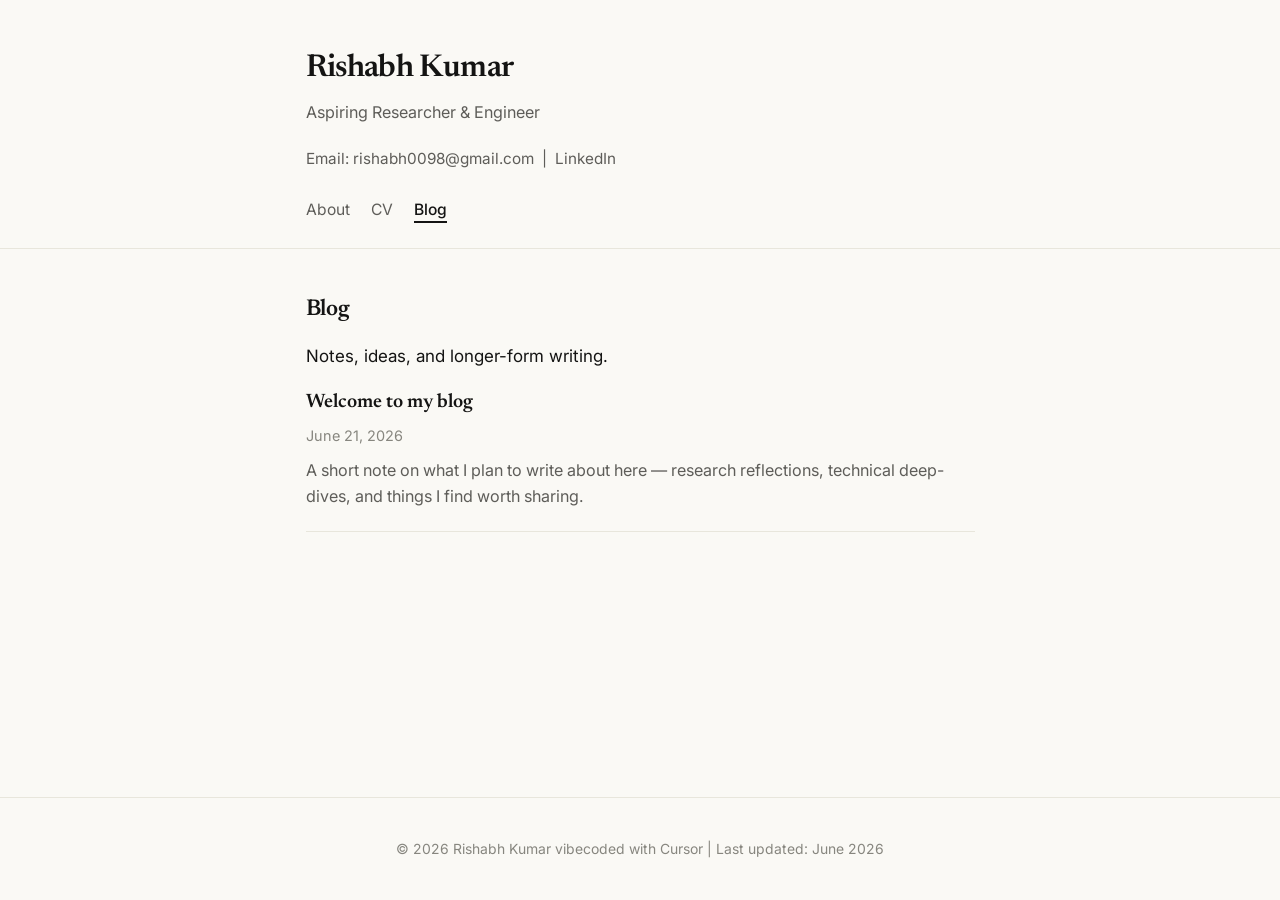
==== blog/index.html @ b8ae3142 "Add LinkedIn profile link to site contact section. Co-authored-by: Cursor <cursoragent@cursor.com>" ====
<!DOCTYPE html>
<html lang="en">
<head>
  <meta charset="UTF-8">
  <meta name="viewport" content="width=device-width, initial-scale=1.0">
  <meta name="description" content="Rishabh Kumar — Blog">
  <title>Blog — Rishabh Kumar</title>
  <link rel="preconnect" href="https://fonts.googleapis.com">
  <link rel="preconnect" href="https://fonts.gstatic.com" crossorigin>
  <link href="https://fonts.googleapis.com/css2?family=Inter:ital,wght@0,400;0,500;0,600;1,400&family=Newsreader:ital,wght@0,400;0,600;1,400&display=swap" rel="stylesheet">
  <link rel="stylesheet" href="../assets/css/style.css">
</head>
<body>
  <div class="page">
    <header class="site-header">
      <div class="container">
        <h1 class="site-title">Rishabh Kumar</h1>
        <p class="site-subtitle">Aspiring Researcher &amp; Engineer</p>
        <p class="site-contact">
          Email: <a href="mailto:rishabh0098@gmail.com">rishabh0098@gmail.com</a>
          &nbsp;|&nbsp;
          <a href="https://www.linkedin.com/in/rishabh0098/" target="_blank" rel="noopener">LinkedIn</a>
        </p>
        <nav aria-label="Main navigation">
          <ul class="site-nav">
            <li><a href="../index.html">About</a></li>
            <li><a href="../cv.html">CV</a></li>
            <li><a href="index.html" class="active">Blog</a></li>
          </ul>
        </nav>
      </div>
    </header>

    <main>
      <div class="container">
        <h2>Blog</h2>
        <p>Notes, ideas, and longer-form writing.</p>

        <ul class="blog-list">
          <li class="blog-item">
            <p class="blog-item-title">
              <a href="posts/welcome.html">Welcome to my blog</a>
            </p>
            <p class="blog-item-date">June 21, 2026</p>
            <p class="blog-item-excerpt">
              A short note on what I plan to write about here — research reflections,
              technical deep-dives, and things I find worth sharing.
            </p>
          </li>
        </ul>
      </div>
    </main>

    <footer class="site-footer">
      <div class="container">
        <p>© 2026 Rishabh Kumar vibecoded with Cursor | Last updated: June 2026</p>
      </div>
    </footer>
  </div>
</body>
</html>
---- assets/css/style.css ----
/* Typography & palette — Anthropic-inspired, open-font alternatives */
:root {
  --text: #141413;
  --text-muted: #5e5d59;
  --text-light: #87867f;
  --link: #141413;
  --link-hover: #5e5d59;
  --border: #e8e6dc;
  --bg: #faf9f5;
  --bg-card: #faf9f5;
  --max-width: 720px;
  --font-serif: "Newsreader", ui-serif, Georgia, "Times New Roman", serif;
  --font-sans: "Inter", ui-sans-serif, system-ui, -apple-system, BlinkMacSystemFont, sans-serif;
}

*,
*::before,
*::after {
  box-sizing: border-box;
}

html {
  font-size: 17px;
  scroll-behavior: smooth;
}

body {
  margin: 0;
  padding: 0;
  font-family: var(--font-sans);
  font-weight: 400;
  line-height: 1.65;
  color: var(--text);
  background: var(--bg);
  -webkit-font-smoothing: antialiased;
}

a {
  color: var(--link);
  text-decoration: none;
  transition: color 0.15s ease;
}

a:hover {
  color: var(--link-hover);
  text-decoration: underline;
}

/* Layout */
.page {
  min-height: 100vh;
  display: flex;
  flex-direction: column;
}

.container {
  width: 100%;
  max-width: var(--max-width);
  margin: 0 auto;
  padding: 0 1.5rem;
}

/* Header & nav */
.site-header {
  padding: 2.5rem 0 1.5rem;
  border-bottom: 1px solid var(--border);
  background: var(--bg-card);
}

.site-title {
  font-family: var(--font-serif);
  font-size: 1.85rem;
  font-weight: 600;
  margin: 0 0 0.35rem;
  letter-spacing: -0.02em;
}

.site-subtitle {
  font-size: 0.95rem;
  color: var(--text-muted);
  margin: 0 0 1.25rem;
  line-height: 1.5;
}

.site-contact {
  font-size: 0.9rem;
  color: var(--text-muted);
  margin: 0 0 1.5rem;
}

.site-contact a {
  color: var(--text-muted);
}

.site-contact a:hover {
  color: var(--link);
}

.site-nav {
  display: flex;
  flex-wrap: wrap;
  gap: 0.25rem 1.25rem;
  list-style: none;
  margin: 0;
  padding: 0;
  font-size: 0.92rem;
}

.site-nav a {
  color: var(--text-muted);
  text-decoration: none;
  padding-bottom: 0.15rem;
  border-bottom: 2px solid transparent;
}

.site-nav a:hover {
  color: var(--text);
  text-decoration: none;
}

.site-nav a.active {
  color: var(--text);
  font-weight: 500;
  border-bottom-color: var(--text);
}

/* Main content */
main {
  flex: 1;
  padding: 2.5rem 0 3rem;
}

main h2 {
  font-family: var(--font-serif);
  font-size: 1.35rem;
  font-weight: 600;
  margin: 2rem 0 0.75rem;
  letter-spacing: -0.01em;
}

main h2:first-child {
  margin-top: 0;
}

main p {
  margin: 0 0 1rem;
}

main ul {
  margin: 0 0 1rem;
  padding-left: 1.25rem;
}

main li {
  margin-bottom: 0.35rem;
}

.intro-text {
  font-size: 1.02rem;
}

.intro-text strong {
  font-weight: 600;
}

/* CV sections */
.cv-section {
  margin-bottom: 2rem;
}

.cv-section h2 {
  border-bottom: 1px solid var(--border);
  padding-bottom: 0.4rem;
}

.cv-entry {
  margin-bottom: 1.25rem;
}

.cv-entry-title {
  font-weight: 600;
  margin: 0 0 0.15rem;
}

.cv-entry-role {
  margin: 0 0 0.15rem;
  color: var(--text);
}

.cv-entry-meta {
  font-size: 0.9rem;
  color: var(--text-muted);
  margin: 0 0 0.35rem;
}

.cv-entry-desc {
  margin: 0;
  font-size: 0.95rem;
}

/* Blog */
.blog-list {
  list-style: none;
  margin: 0;
  padding: 0;
}

.blog-item {
  padding: 1.25rem 0;
  border-bottom: 1px solid var(--border);
}

.blog-item:first-child {
  padding-top: 0;
}

.blog-item-title {
  font-family: var(--font-serif);
  font-size: 1.15rem;
  font-weight: 600;
  margin: 0 0 0.3rem;
}

.blog-item-title a {
  color: var(--text);
  text-decoration: none;
}

.blog-item-title a:hover {
  color: var(--link);
}

.blog-item-date {
  font-size: 0.85rem;
  color: var(--text-light);
  margin: 0 0 0.5rem;
}

.blog-item-excerpt {
  font-size: 0.95rem;
  color: var(--text-muted);
  margin: 0;
}

.blog-post-header {
  margin-bottom: 2rem;
}

.blog-post-title {
  font-family: var(--font-serif);
  font-size: 1.75rem;
  font-weight: 600;
  margin: 0 0 0.5rem;
  letter-spacing: -0.02em;
}

.blog-post-date {
  font-size: 0.9rem;
  color: var(--text-light);
  margin: 0;
}

.blog-post-content h2 {
  font-size: 1.2rem;
}

.blog-post-content h3 {
  font-family: var(--font-serif);
  font-size: 1.05rem;
  font-weight: 600;
  margin: 1.5rem 0 0.5rem;
}

.back-link {
  display: inline-block;
  font-size: 0.9rem;
  margin-bottom: 1.5rem;
  color: var(--text-muted);
}

.back-link:hover {
  color: var(--link);
}

/* Footer */
.site-footer {
  padding: 1.5rem 0;
  border-top: 1px solid var(--border);
  font-size: 0.82rem;
  color: var(--text-light);
  text-align: center;
  background: var(--bg-card);
}

/* Responsive */
@media (max-width: 600px) {
  html {
    font-size: 16px;
  }

  .site-header {
    padding: 1.75rem 0 1.25rem;
  }

  .site-title {
    font-size: 1.55rem;
  }

  main {
    padding: 2rem 0 2.5rem;
  }
}
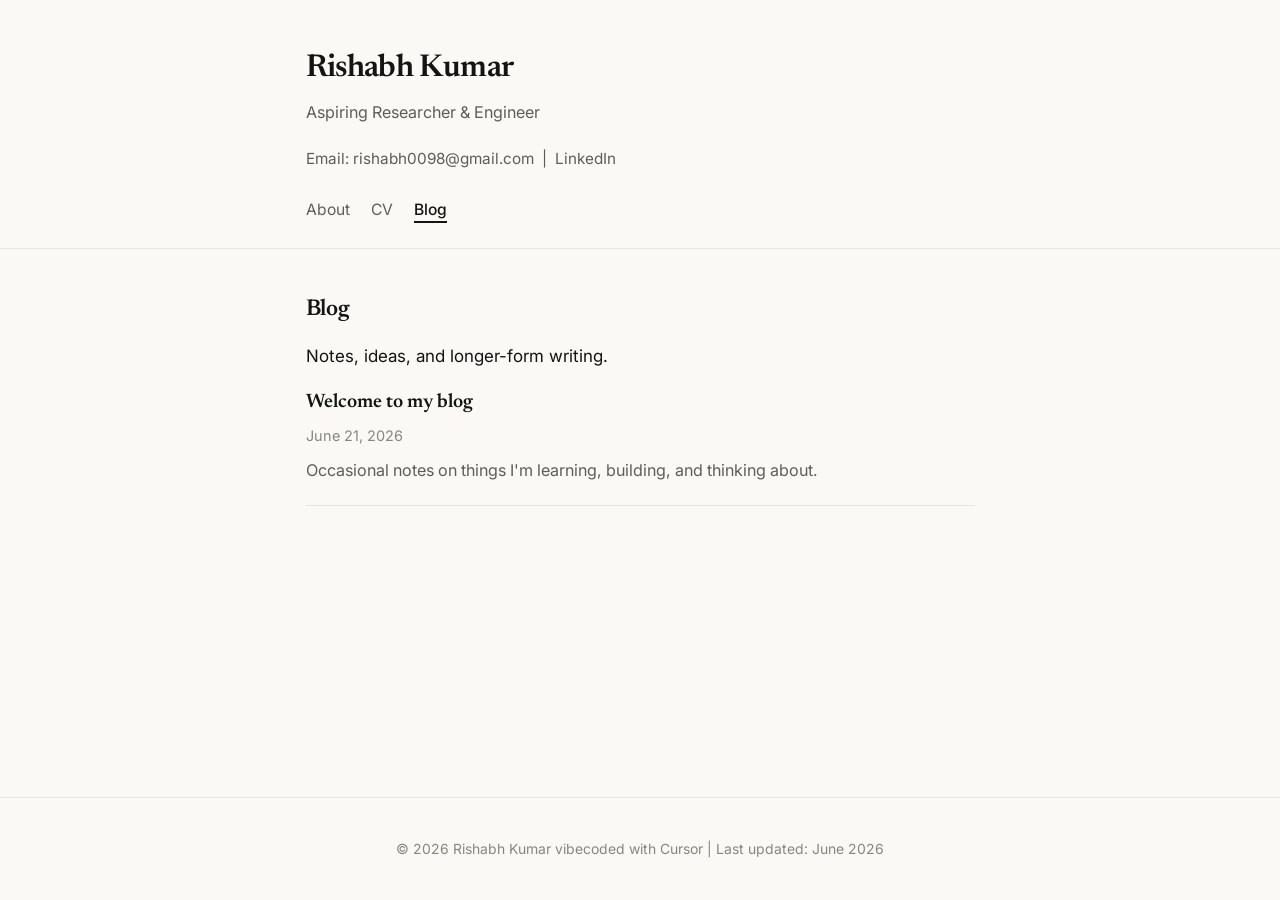
==== commit 49f76dc3: "Update welcome post with general blog intro copy. Replace placeholder excerpts and remove internal d" ====
--- a/blog/index.html
+++ b/blog/index.html
@@ -43,8 +43,7 @@
             </p>
             <p class="blog-item-date">June 21, 2026</p>
             <p class="blog-item-excerpt">
-              A short note on what I plan to write about here — research reflections,
-              technical deep-dives, and things I find worth sharing.
+              Occasional notes on things I'm learning, building, and thinking about.
             </p>
           </li>
         </ul>
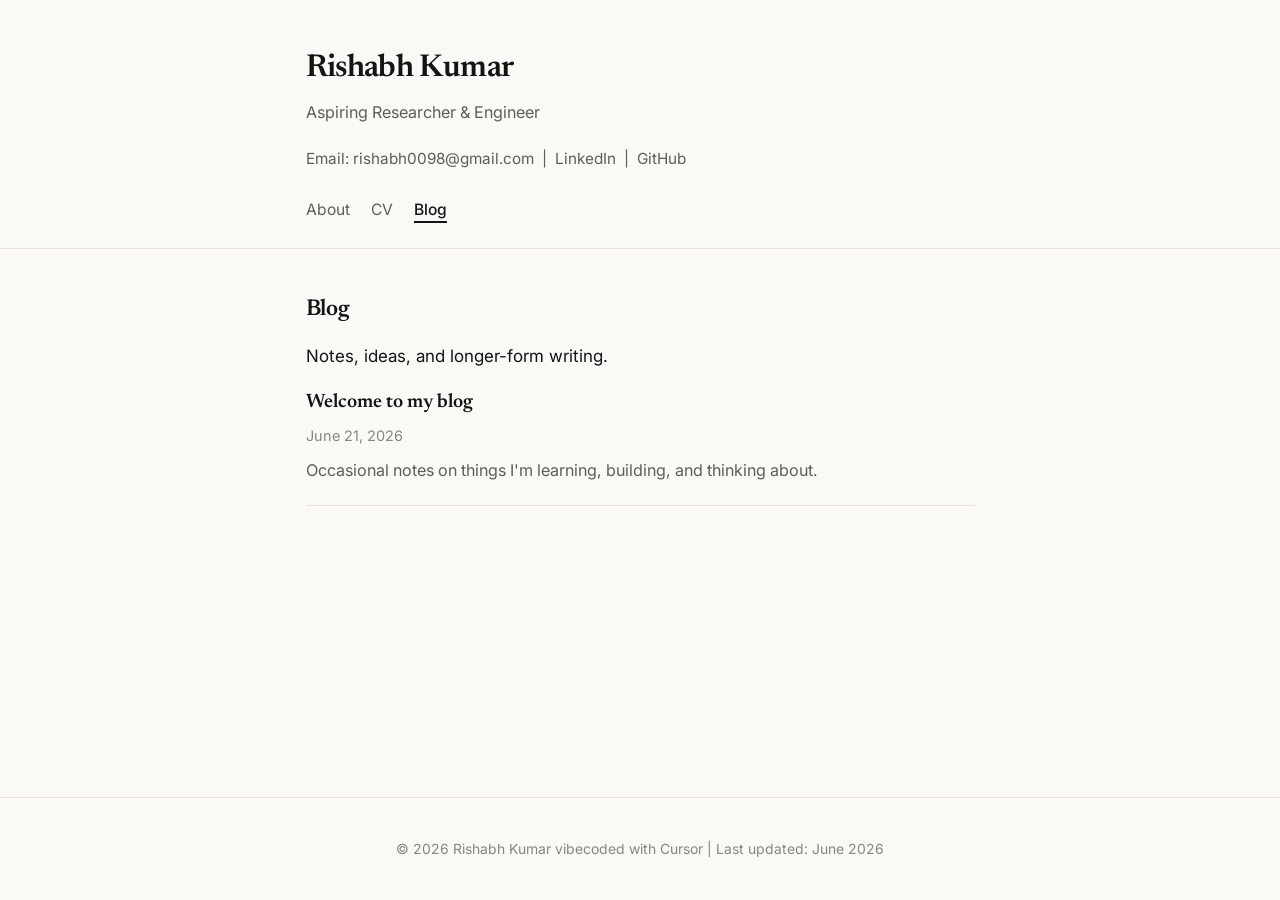
==== commit cafb8707: "Unify blog headers and group repeated CV entries. Add GitHub to blog page contact lines, combine con" ====
--- a/blog/index.html
+++ b/blog/index.html
@@ -20,6 +20,8 @@
           Email: <a href="mailto:rishabh0098@gmail.com">rishabh0098@gmail.com</a>
           &nbsp;|&nbsp;
           <a href="https://www.linkedin.com/in/rishabh0098/" target="_blank" rel="noopener">LinkedIn</a>
+          &nbsp;|&nbsp;
+          <a href="https://github.com/rishabh0098" target="_blank" rel="noopener">GitHub</a>
         </p>
         <nav aria-label="Main navigation">
           <ul class="site-nav">
--- a/assets/css/style.css
+++ b/assets/css/style.css
@@ -187,6 +187,30 @@
   color: var(--text);
 }
 
+.cv-entry-roles {
+  list-style: none;
+  margin: 0.35rem 0 0;
+  padding: 0;
+}
+
+.cv-entry-roles li {
+  margin-bottom: 0.5rem;
+}
+
+.cv-entry-roles li:last-child {
+  margin-bottom: 0;
+}
+
+.cv-entry-roles .cv-entry-role {
+  display: block;
+  margin: 0;
+}
+
+.cv-entry-roles .cv-entry-meta {
+  display: block;
+  margin: 0.1rem 0 0;
+}
+
 .cv-entry-meta {
   font-size: 0.9rem;
   color: var(--text-muted);
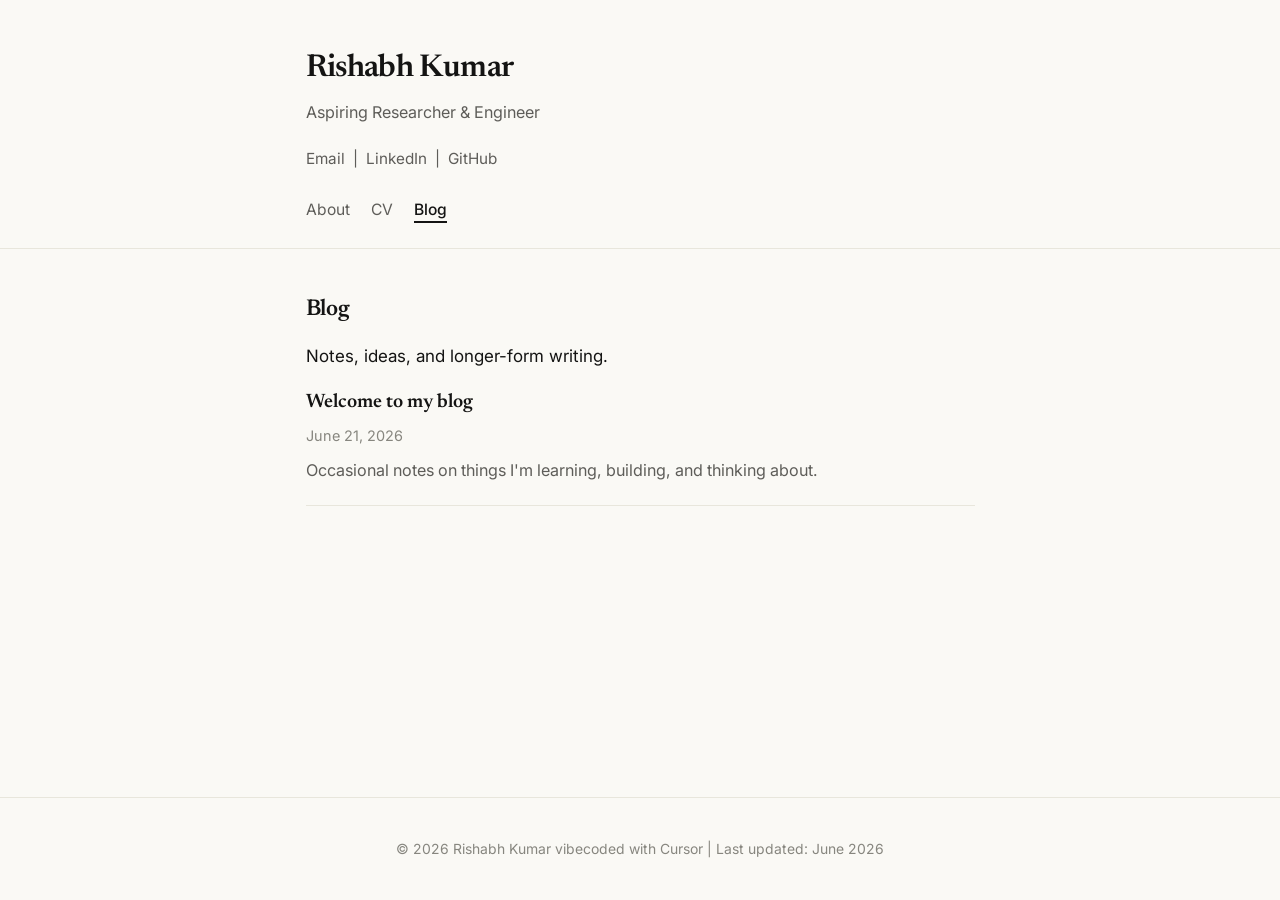
==== commit 9b1a4ebf: "Simplify contact links and blog post layout. Show Email as a link label instead of the address, and " ====
--- a/blog/index.html
+++ b/blog/index.html
@@ -17,7 +17,7 @@
         <h1 class="site-title">Rishabh Kumar</h1>
         <p class="site-subtitle">Aspiring Researcher &amp; Engineer</p>
         <p class="site-contact">
-          Email: <a href="mailto:rishabh0098@gmail.com">rishabh0098@gmail.com</a>
+          <a href="mailto:rishabh0098@gmail.com">Email</a>
           &nbsp;|&nbsp;
           <a href="https://www.linkedin.com/in/rishabh0098/" target="_blank" rel="noopener">LinkedIn</a>
           &nbsp;|&nbsp;
--- a/assets/css/style.css
+++ b/assets/css/style.css
@@ -302,6 +302,10 @@
   color: var(--text-muted);
 }
 
+.blog-post-page main {
+  padding-top: 2.5rem;
+}
+
 .back-link:hover {
   color: var(--link);
 }
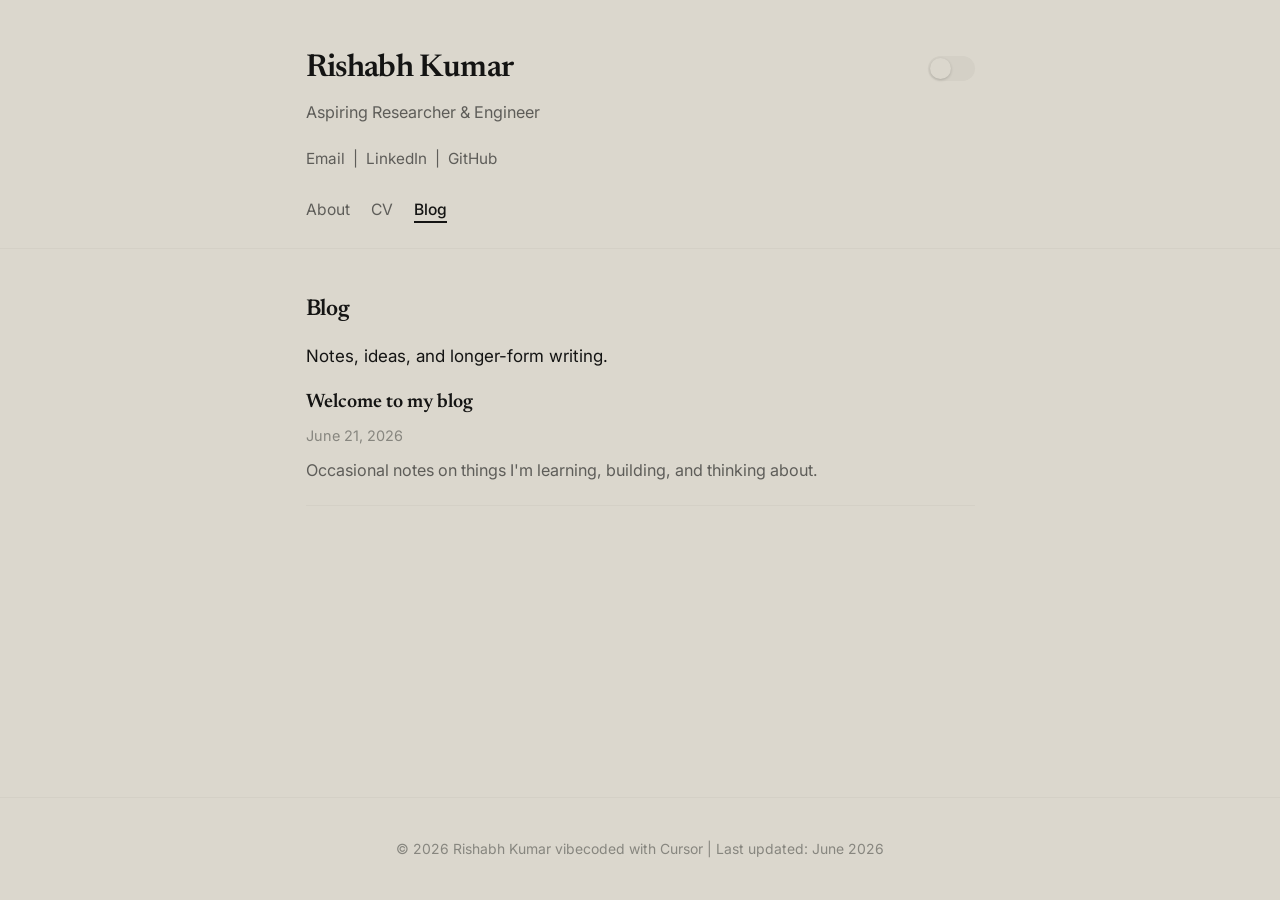
==== commit 2c4a987b: "Add dark/light theme toggle with softened palette. Introduce a switch aligned with the site title, p" ====
--- a/blog/index.html
+++ b/blog/index.html
@@ -3,18 +3,28 @@
 <head>
   <meta charset="UTF-8">
   <meta name="viewport" content="width=device-width, initial-scale=1.0">
+  <script src="../assets/js/theme-init.js"></script>
   <meta name="description" content="Rishabh Kumar — Blog">
   <title>Blog — Rishabh Kumar</title>
   <link rel="preconnect" href="https://fonts.googleapis.com">
   <link rel="preconnect" href="https://fonts.gstatic.com" crossorigin>
   <link href="https://fonts.googleapis.com/css2?family=Inter:ital,wght@0,400;0,500;0,600;1,400&family=Newsreader:ital,wght@0,400;0,600;1,400&display=swap" rel="stylesheet">
   <link rel="stylesheet" href="../assets/css/style.css">
+  <script data-goatcounter="https://rishabh0098.goatcounter.com/count"
+          async src="//gc.zgo.at/count.js"></script>
 </head>
 <body>
   <div class="page">
     <header class="site-header">
       <div class="container">
-        <h1 class="site-title">Rishabh Kumar</h1>
+        <div class="site-title-row">
+          <h1 class="site-title">Rishabh Kumar</h1>
+          <button type="button" class="theme-toggle" role="switch" aria-checked="false" aria-label="Switch to dark mode">
+            <span class="theme-toggle-track">
+              <span class="theme-toggle-thumb"></span>
+            </span>
+          </button>
+        </div>
         <p class="site-subtitle">Aspiring Researcher &amp; Engineer</p>
         <p class="site-contact">
           <a href="mailto:rishabh0098@gmail.com">Email</a>
@@ -58,5 +68,6 @@
       </div>
     </footer>
   </div>
+  <script src="../assets/js/theme.js"></script>
 </body>
 </html>
--- a/assets/css/style.css
+++ b/assets/css/style.css
@@ -1,16 +1,29 @@
 /* Typography & palette — Anthropic-inspired, open-font alternatives */
 :root {
+  color-scheme: light;
   --text: #141413;
   --text-muted: #5e5d59;
   --text-light: #87867f;
   --link: #141413;
   --link-hover: #5e5d59;
-  --border: #e8e6dc;
-  --bg: #faf9f5;
-  --bg-card: #faf9f5;
+  --border: #d4d0c6;
+  --bg: #dbd7cd;
+  --bg-card: #dbd7cd;
   --max-width: 720px;
   --font-serif: "Newsreader", ui-serif, Georgia, "Times New Roman", serif;
   --font-sans: "Inter", ui-sans-serif, system-ui, -apple-system, BlinkMacSystemFont, sans-serif;
+}
+
+[data-theme="dark"] {
+  color-scheme: dark;
+  --text: #faf9f5;
+  --text-muted: #b0aea5;
+  --text-light: #87867f;
+  --link: #faf9f5;
+  --link-hover: #d1cfca;
+  --border: #4a4a47;
+  --bg: #252523;
+  --bg-card: #252523;
 }
 
 *,
@@ -67,12 +80,30 @@
   background: var(--bg-card);
 }
 
+.site-title-row {
+  display: flex;
+  justify-content: space-between;
+  align-items: center;
+  gap: 1rem;
+  margin-bottom: 0.35rem;
+}
+
 .site-title {
   font-family: var(--font-serif);
   font-size: 1.85rem;
   font-weight: 600;
-  margin: 0 0 0.35rem;
+  margin: 0;
   letter-spacing: -0.02em;
+}
+
+.site-title a {
+  color: inherit;
+  text-decoration: none;
+}
+
+.site-title a:hover {
+  color: var(--link-hover);
+  text-decoration: none;
 }
 
 .site-subtitle {
@@ -122,6 +153,58 @@
   color: var(--text);
   font-weight: 500;
   border-bottom-color: var(--text);
+}
+
+.theme-toggle {
+  flex-shrink: 0;
+  padding: 0;
+  border: none;
+  background: transparent;
+  cursor: pointer;
+  line-height: 0;
+}
+
+.theme-toggle:focus-visible .theme-toggle-track {
+  outline: 2px solid var(--text-muted);
+  outline-offset: 2px;
+}
+
+.theme-toggle-track {
+  position: relative;
+  display: block;
+  width: 2.75rem;
+  height: 1.5rem;
+  background: var(--border);
+  border-radius: 999px;
+  transition: background 0.2s ease;
+}
+
+.theme-toggle-thumb {
+  position: absolute;
+  top: 2px;
+  left: 2px;
+  width: calc(1.5rem - 4px);
+  height: calc(1.5rem - 4px);
+  background: var(--bg-card);
+  border-radius: 50%;
+  box-shadow: 0 1px 3px rgba(0, 0, 0, 0.18);
+  transition: transform 0.2s ease;
+}
+
+.theme-toggle[aria-checked="true"] .theme-toggle-track {
+  background: var(--text-muted);
+}
+
+.theme-toggle[aria-checked="true"] .theme-toggle-thumb {
+  transform: translateX(1.25rem);
+}
+
+.theme-toggle:hover .theme-toggle-track {
+  background: var(--text-light);
+}
+
+.theme-toggle[aria-checked="true"]:hover .theme-toggle-track {
+  background: var(--text);
 }
 
 /* Main content */
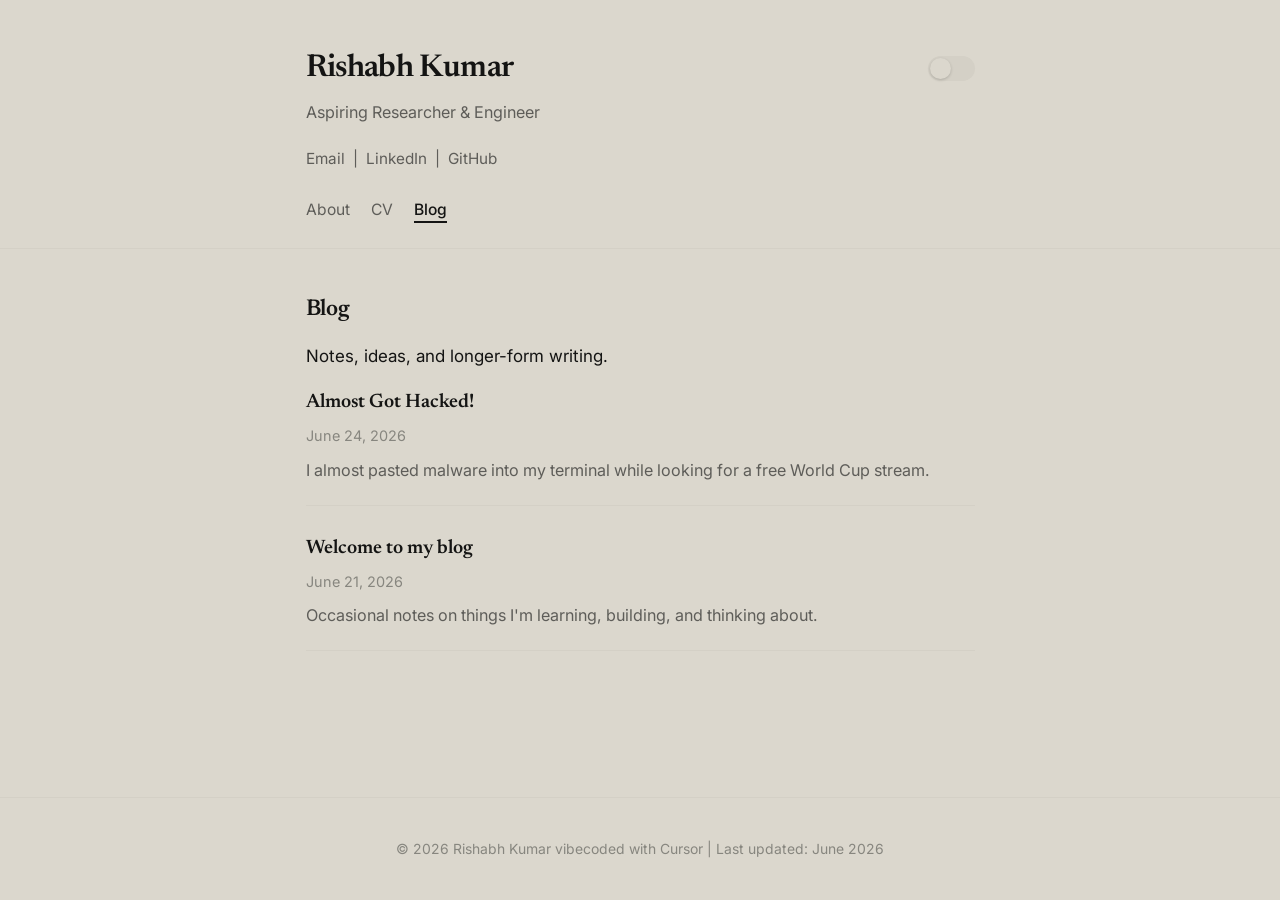
==== commit d0d9772a: "Add Almost Got Hacked post with copyable code blocks and blog styling. Co-authored-by: Cursor <curso" ====
--- a/blog/index.html
+++ b/blog/index.html
@@ -51,6 +51,15 @@
         <ul class="blog-list">
           <li class="blog-item">
             <p class="blog-item-title">
+              <a href="posts/almost-got-hacked.html">Almost Got Hacked!</a>
+            </p>
+            <p class="blog-item-date">June 24, 2026</p>
+            <p class="blog-item-excerpt">
+              I almost pasted malware into my terminal while looking for a free World Cup stream.
+            </p>
+          </li>
+          <li class="blog-item">
+            <p class="blog-item-title">
               <a href="posts/welcome.html">Welcome to my blog</a>
             </p>
             <p class="blog-item-date">June 21, 2026</p>
--- a/assets/css/style.css
+++ b/assets/css/style.css
@@ -9,6 +9,10 @@
   --border: #d4d0c6;
   --bg: #dbd7cd;
   --bg-card: #dbd7cd;
+  --code-block-bg: #d0ccc2;
+  --code-block-header-bg: #c8c4ba;
+  --code-block-copy-hover: rgba(20, 20, 19, 0.06);
+  --inline-code-bg: #c8c4ba;
   --max-width: 720px;
   --font-serif: "Newsreader", ui-serif, Georgia, "Times New Roman", serif;
   --font-sans: "Inter", ui-sans-serif, system-ui, -apple-system, BlinkMacSystemFont, sans-serif;
@@ -24,6 +28,10 @@
   --border: #4a4a47;
   --bg: #252523;
   --bg-card: #252523;
+  --code-block-bg: #1e1e1c;
+  --code-block-header-bg: #2a2a28;
+  --code-block-copy-hover: rgba(250, 249, 245, 0.08);
+  --inline-code-bg: #353533;
 }
 
 *,
@@ -389,8 +397,147 @@
   padding-top: 2.5rem;
 }
 
+.blog-post-page .site-title-row {
+  position: relative;
+  padding-bottom: 1.25rem;
+  margin-bottom: 0;
+}
+
+.blog-post-page .site-title-row::after {
+  content: "";
+  position: absolute;
+  left: 50%;
+  bottom: 0;
+  transform: translateX(-50%);
+  width: 100vw;
+  height: 1px;
+  background: var(--border);
+}
+
+.blog-post-page .back-link {
+  display: block;
+  padding-top: 1.25rem;
+  padding-bottom: 1.25rem;
+  margin-bottom: 0;
+  position: relative;
+}
+
+.blog-post-page .back-link::after {
+  content: "";
+  position: absolute;
+  left: 50%;
+  bottom: 0;
+  transform: translateX(-50%);
+  width: 100vw;
+  height: 1px;
+  background: var(--border);
+}
+
+.blog-post-page .blog-post-header {
+  margin-top: 2rem;
+  margin-bottom: 2rem;
+}
+
 .back-link:hover {
   color: var(--link);
+}
+
+.blog-post-content code {
+  font-family: ui-monospace, SFMono-Regular, Menlo, Monaco, Consolas, "Liberation Mono", monospace;
+  font-size: 0.88em;
+  padding: 0.12em 0.38em;
+  border-radius: 0.3em;
+  background: var(--inline-code-bg);
+}
+
+.code-block {
+  margin: 0 0 1rem;
+  border: 1px solid var(--border);
+  border-radius: 0.65rem;
+  background: var(--code-block-bg);
+  overflow: hidden;
+}
+
+.code-block-header {
+  display: flex;
+  align-items: center;
+  justify-content: space-between;
+  gap: 0.75rem;
+  padding: 0.55rem 0.75rem;
+  border-bottom: 1px solid var(--border);
+  background: var(--code-block-header-bg);
+}
+
+.code-block-lang {
+  display: inline-flex;
+  align-items: center;
+  gap: 0.4rem;
+  font-family: var(--font-sans);
+  font-size: 0.82rem;
+  font-weight: 600;
+  color: var(--text);
+}
+
+.code-block-lang::before {
+  content: "</>";
+  font-family: ui-monospace, SFMono-Regular, Menlo, Monaco, Consolas, "Liberation Mono", monospace;
+  font-size: 0.78rem;
+  font-weight: 500;
+  color: var(--text-muted);
+}
+
+.code-block-copy {
+  display: inline-flex;
+  align-items: center;
+  justify-content: center;
+  width: 1.75rem;
+  height: 1.75rem;
+  padding: 0;
+  border: none;
+  border-radius: 0.35rem;
+  background: transparent;
+  color: var(--text-muted);
+  cursor: pointer;
+  transition: color 0.15s ease, background 0.15s ease;
+}
+
+.code-block-copy:hover {
+  color: var(--text);
+  background: var(--code-block-copy-hover);
+}
+
+.code-block-copy:focus-visible {
+  outline: 2px solid var(--text-muted);
+  outline-offset: 2px;
+}
+
+.code-block-copy svg {
+  width: 1rem;
+  height: 1rem;
+  fill: currentColor;
+}
+
+.code-block-copy.is-copied {
+  color: var(--text);
+}
+
+.code-block-body {
+  margin: 0;
+  padding: 0.85rem 1rem;
+  overflow-x: auto;
+  font-family: ui-monospace, SFMono-Regular, Menlo, Monaco, Consolas, "Liberation Mono", monospace;
+  font-size: 0.84rem;
+  line-height: 1.55;
+  color: var(--text);
+  background: transparent;
+}
+
+.code-block-body code {
+  font-size: inherit;
+  white-space: pre;
+  padding: 0;
+  border-radius: 0;
+  background: transparent;
 }
 
 /* Footer */
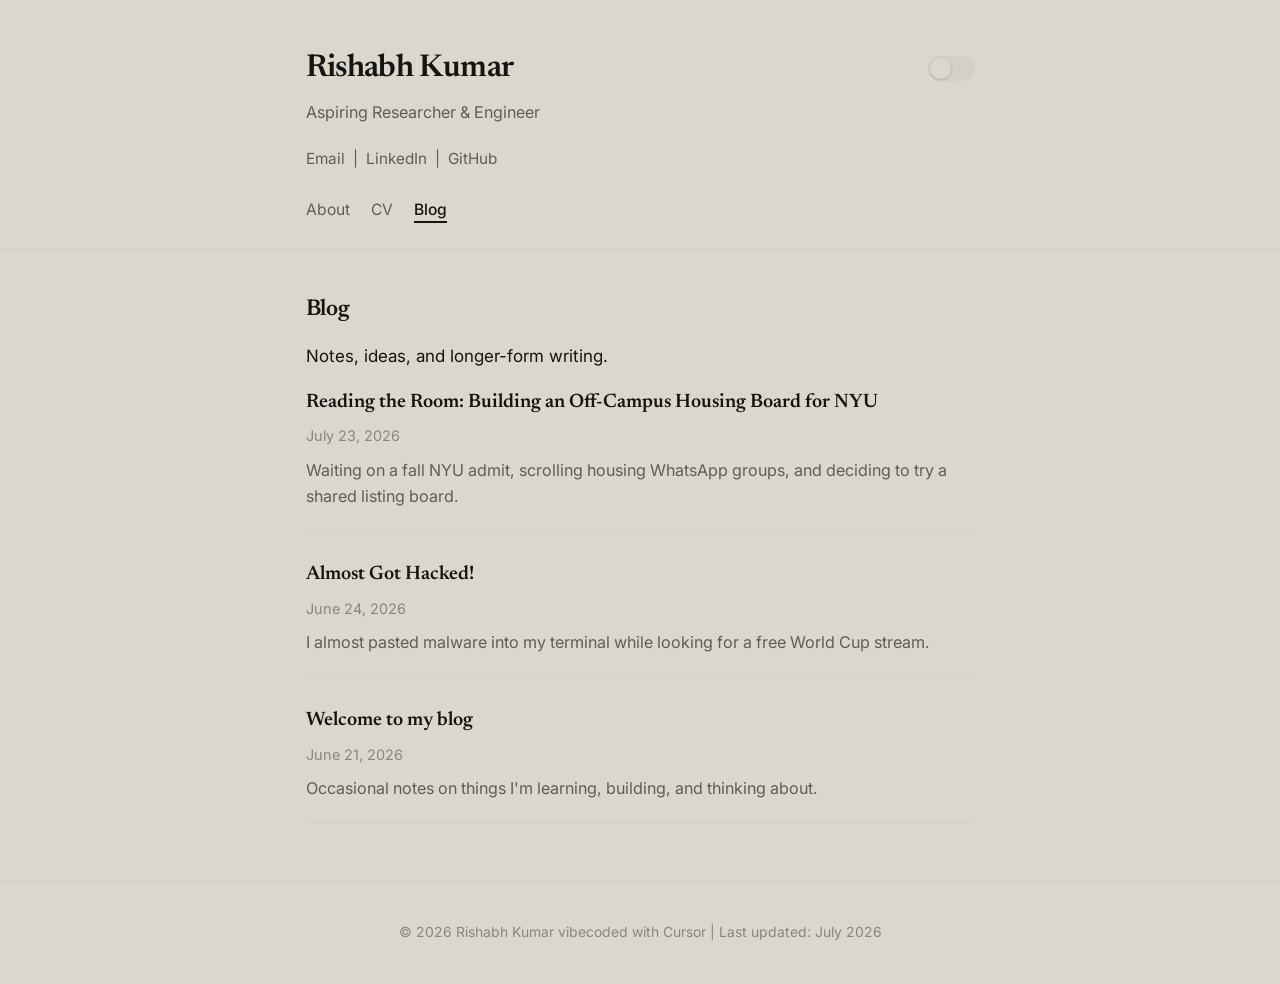
==== commit 38a6888a: "Add blog post on building the NYU off-campus housing board. Also underline in-post links so they rea" ====
--- a/blog/index.html
+++ b/blog/index.html
@@ -51,6 +51,15 @@
         <ul class="blog-list">
           <li class="blog-item">
             <p class="blog-item-title">
+              <a href="posts/building-nyu-housing-portal.html">Reading the Room: Building an Off-Campus Housing Board for NYU</a>
+            </p>
+            <p class="blog-item-date">July 23, 2026</p>
+            <p class="blog-item-excerpt">
+              Waiting on a fall NYU admit, scrolling housing WhatsApp groups, and deciding to try a shared listing board.
+            </p>
+          </li>
+          <li class="blog-item">
+            <p class="blog-item-title">
               <a href="posts/almost-got-hacked.html">Almost Got Hacked!</a>
             </p>
             <p class="blog-item-date">June 24, 2026</p>
@@ -73,7 +82,7 @@
 
     <footer class="site-footer">
       <div class="container">
-        <p>© 2026 Rishabh Kumar vibecoded with Cursor | Last updated: June 2026</p>
+        <p>© 2026 Rishabh Kumar vibecoded with Cursor | Last updated: July 2026</p>
       </div>
     </footer>
   </div>
--- a/assets/css/style.css
+++ b/assets/css/style.css
@@ -8,7 +8,6 @@
   --link-hover: #5e5d59;
   --border: #d4d0c6;
   --bg: #dbd7cd;
-  --bg-card: #dbd7cd;
   --code-block-bg: #d0ccc2;
   --code-block-header-bg: #c8c4ba;
   --code-block-copy-hover: rgba(20, 20, 19, 0.06);
@@ -16,6 +15,7 @@
   --max-width: 720px;
   --font-serif: "Newsreader", ui-serif, Georgia, "Times New Roman", serif;
   --font-sans: "Inter", ui-sans-serif, system-ui, -apple-system, BlinkMacSystemFont, sans-serif;
+  --font-mono: ui-monospace, SFMono-Regular, Menlo, Monaco, Consolas, "Liberation Mono", monospace;
 }
 
 [data-theme="dark"] {
@@ -27,7 +27,6 @@
   --link-hover: #d1cfca;
   --border: #4a4a47;
   --bg: #252523;
-  --bg-card: #252523;
   --code-block-bg: #1e1e1c;
   --code-block-header-bg: #2a2a28;
   --code-block-copy-hover: rgba(250, 249, 245, 0.08);
@@ -47,9 +46,7 @@
 
 body {
   margin: 0;
-  padding: 0;
   font-family: var(--font-sans);
-  font-weight: 400;
   line-height: 1.65;
   color: var(--text);
   background: var(--bg);
@@ -85,7 +82,7 @@
 .site-header {
   padding: 2.5rem 0 1.5rem;
   border-bottom: 1px solid var(--border);
-  background: var(--bg-card);
+  background: var(--bg);
 }
 
 .site-title-row {
@@ -106,7 +103,6 @@
 
 .site-title a {
   color: inherit;
-  text-decoration: none;
 }
 
 .site-title a:hover {
@@ -147,7 +143,6 @@
 
 .site-nav a {
   color: var(--text-muted);
-  text-decoration: none;
   padding-bottom: 0.15rem;
   border-bottom: 2px solid transparent;
 }
@@ -193,7 +188,7 @@
   left: 2px;
   width: calc(1.5rem - 4px);
   height: calc(1.5rem - 4px);
-  background: var(--bg-card);
+  background: var(--bg);
   border-radius: 50%;
   box-shadow: 0 1px 3px rgba(0, 0, 0, 0.18);
   transition: transform 0.2s ease;
@@ -275,7 +270,6 @@
 
 .cv-entry-role {
   margin: 0 0 0.15rem;
-  color: var(--text);
 }
 
 .cv-entry-roles {
@@ -308,11 +302,6 @@
   margin: 0 0 0.35rem;
 }
 
-.cv-entry-desc {
-  margin: 0;
-  font-size: 0.95rem;
-}
-
 /* Blog */
 .blog-list {
   list-style: none;
@@ -338,7 +327,6 @@
 
 .blog-item-title a {
   color: var(--text);
-  text-decoration: none;
 }
 
 .blog-item-title a:hover {
@@ -379,22 +367,14 @@
   font-size: 1.2rem;
 }
 
-.blog-post-content h3 {
-  font-family: var(--font-serif);
-  font-size: 1.05rem;
-  font-weight: 600;
-  margin: 1.5rem 0 0.5rem;
-}
-
-.back-link {
-  display: inline-block;
-  font-size: 0.9rem;
-  margin-bottom: 1.5rem;
-  color: var(--text-muted);
-}
-
-.blog-post-page main {
-  padding-top: 2.5rem;
+.blog-post-content a {
+  text-decoration: underline;
+  text-underline-offset: 0.18em;
+  text-decoration-thickness: 1px;
+}
+
+.blog-post-content a:hover {
+  color: var(--link-hover);
 }
 
 .blog-post-page .site-title-row {
@@ -403,25 +383,7 @@
   margin-bottom: 0;
 }
 
-.blog-post-page .site-title-row::after {
-  content: "";
-  position: absolute;
-  left: 50%;
-  bottom: 0;
-  transform: translateX(-50%);
-  width: 100vw;
-  height: 1px;
-  background: var(--border);
-}
-
-.blog-post-page .back-link {
-  display: block;
-  padding-top: 1.25rem;
-  padding-bottom: 1.25rem;
-  margin-bottom: 0;
-  position: relative;
-}
-
+.blog-post-page .site-title-row::after,
 .blog-post-page .back-link::after {
   content: "";
   position: absolute;
@@ -433,17 +395,26 @@
   background: var(--border);
 }
 
+.blog-post-page .back-link {
+  display: block;
+  font-size: 0.9rem;
+  padding-top: 1.25rem;
+  padding-bottom: 1.25rem;
+  margin-bottom: 0;
+  position: relative;
+  color: var(--text-muted);
+}
+
+.blog-post-page .back-link:hover {
+  color: var(--link);
+}
+
 .blog-post-page .blog-post-header {
   margin-top: 2rem;
-  margin-bottom: 2rem;
-}
-
-.back-link:hover {
-  color: var(--link);
 }
 
 .blog-post-content code {
-  font-family: ui-monospace, SFMono-Regular, Menlo, Monaco, Consolas, "Liberation Mono", monospace;
+  font-family: var(--font-mono);
   font-size: 0.88em;
   padding: 0.12em 0.38em;
   border-radius: 0.3em;
@@ -480,7 +451,7 @@
 
 .code-block-lang::before {
   content: "</>";
-  font-family: ui-monospace, SFMono-Regular, Menlo, Monaco, Consolas, "Liberation Mono", monospace;
+  font-family: var(--font-mono);
   font-size: 0.78rem;
   font-weight: 500;
   color: var(--text-muted);
@@ -525,7 +496,7 @@
   margin: 0;
   padding: 0.85rem 1rem;
   overflow-x: auto;
-  font-family: ui-monospace, SFMono-Regular, Menlo, Monaco, Consolas, "Liberation Mono", monospace;
+  font-family: var(--font-mono);
   font-size: 0.84rem;
   line-height: 1.55;
   color: var(--text);
@@ -547,7 +518,7 @@
   font-size: 0.82rem;
   color: var(--text-light);
   text-align: center;
-  background: var(--bg-card);
+  background: var(--bg);
 }
 
 /* Responsive */
